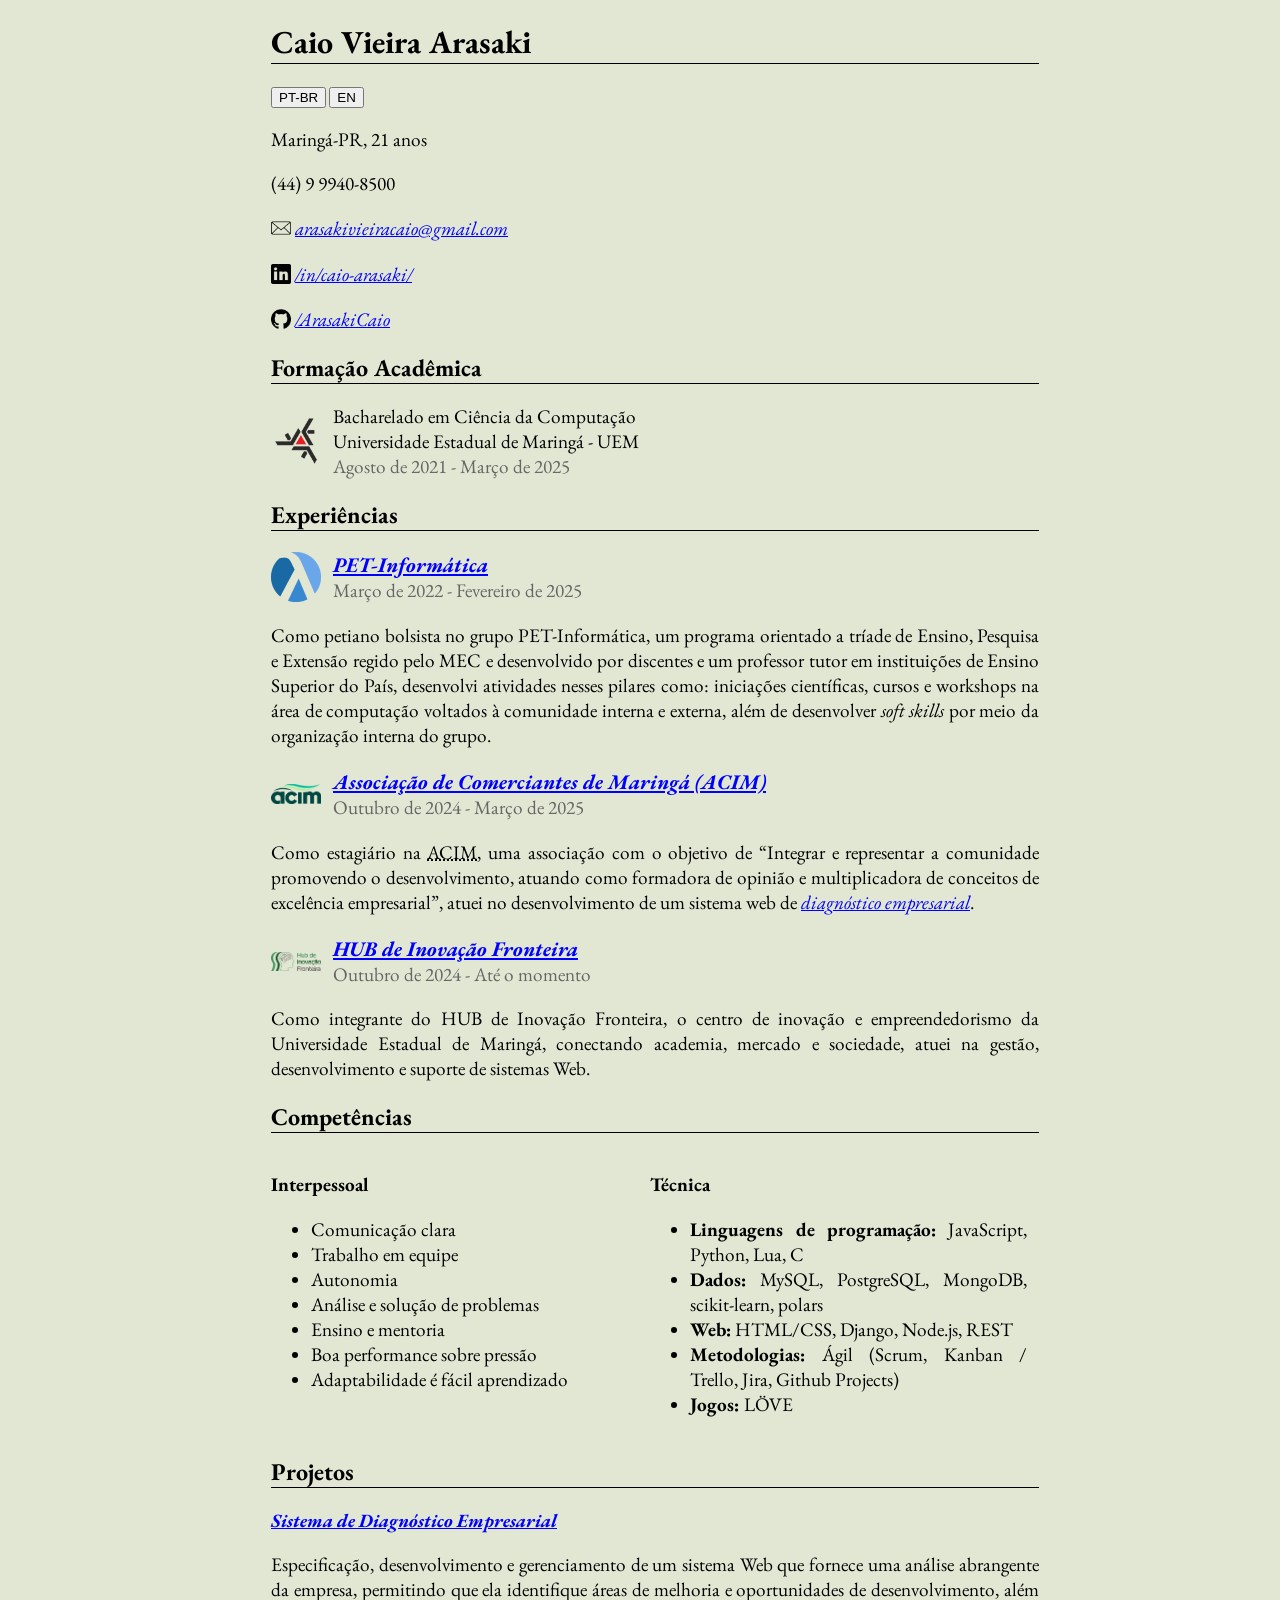
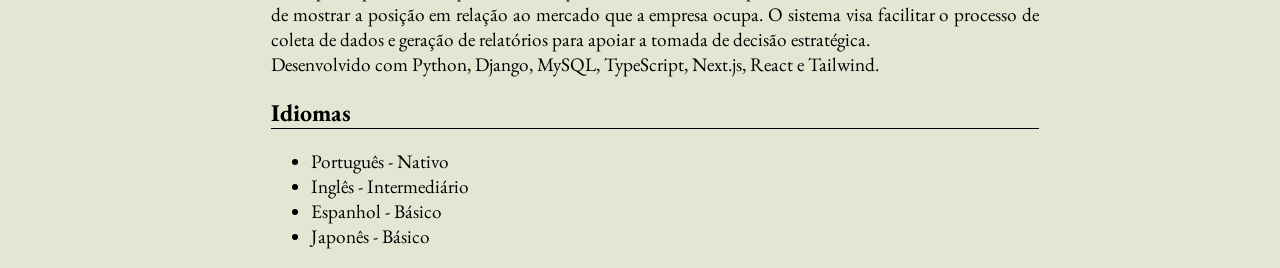
==== index.html @ 000df8c0 "Correção de texto" ====
<!doctype html>
<html>
  <head>
    <meta charset="utf-8" />
    <meta name="viewport" content="width=device-width" />
    <meta name="author" content="Caio Arasaki"/>
    <meta 
    name="description" 
    content="Caio Arasaki's resume using Html, Css, and JavaScript"/>

    <title>Curriculum (PT-BR)</title>

    <link rel="icon" href="images/curriculum-icon.png" type="image/png">
    <link rel="stylesheet" href="style.css"/>
    <link href='https://fonts.googleapis.com/css?family=EB Garamond' rel='stylesheet'>
  </head>
  <body>

    <h1>Caio Vieira Arasaki</h1>

    <div class="lang-switch">
      <button id="button-ptbr" data-file="index.html" aria-pressed="true">PT-BR</button>
      <button id="button-en" data-file="index_en.html" aria-pressed="false">EN</button>
    </div>

    <main id="main-content">

      <section class="informacoes-basicas">
        <p>Maringá-PR, 21 anos</p>
        <p>(44) 9 9940-8500</p>
        <p>
          <img src="images/email-icon.png" alt="ícone do email" class="icon">
          <a href="mailto:arasakivieiracaio@gmail.com" title="email">arasakivieiracaio@gmail.com</a></p>
        <p>
          <img src="images/linkedin-icon.png" alt="ícone do linkedin" class="icon">
          <a href="https://www.linkedin.com/in/caio-arasaki" title="linkedin">/in/caio-arasaki/</a>
        </p>
        <p>
          <img src="images/github-icon.png" alt="ícone do github" class="icon">
          <a href="https://github.com/ArasakiCaio" title="github">/ArasakiCaio</a>
        </p>
      </section>

      <section class="formacao">
        <h2>Formação Acadêmica</h2>

        <div class="formacao-item">
          <img src="images/uem-icon.png" alt="UEM icon" class="formacao-icon">
          <p>
            Bacharelado em Ciência da Computação<br>
            Universidade Estadual de Maringá - UEM<br>
          </p>
          <p>Agosto de 2021 - Março de 2025</p>
        </div>
      </section>

      <section class="experiencia">
        <h2>Experiências</h2>

        <div class="experiencia-item">
          <img src="images/pet-icon.png" alt="ícone do PET-Informática" class="exp-icon">
          <h3 id="PET">
            <a
              href="https://www.petinfouem.com.br/"
              title="PET-Informática"
              target="_blank">
              PET-Informática
            </a>
          </h3>
          <p>Março de 2022 - Fevereiro de 2025</p>
        </div>

        <p>
          Como petiano bolsista no grupo PET-Informática, um programa orientado a tríade de Ensino, Pesquisa e Extensão regido pelo MEC e 
          desenvolvido por discentes e um professor tutor em instituições de Ensino Superior do País, desenvolvi atividades nesses 
          pilares como: iniciações científicas, cursos e workshops na área de computação voltados à comunidade interna e externa, além de desenvolver 
          <em>soft skills</em> por meio da organização interna do grupo.
        </p>

        <div class="experiencia-item">
          <img src="images/acim-icon.png" alt="ícone da ACIM" class="exp-icon">
          <h3 id="ACIM">
            <a 
              href="https://www.acim.com.br/"
              title="Associação de Comerciantes de Maringá"
              target="_blank">
              Associação de Comerciantes de Maringá (ACIM)
            </a>
          </h3>
          <p>Outubro de 2024 - Março de 2025</p>
        </div>

        <p>
          Como estagiário na <abbr title="Associação de Comerciantes de Maringá">ACIM</abbr>, uma associação com o objetivo de 
          “Integrar e representar a comunidade promovendo o desenvolvimento, atuando como formadora de opinião e multiplicadora 
          de conceitos de excelência empresarial”, atuei no desenvolvimento de um sistema web de 
          <a href="#diagnosticoEmpresarial">diagnóstico empresarial</a>.
        </p>

        <div class="experiencia-item">
          <img src="images/hub-icon.png" alt="ícone do HUB" class="exp-icon">
          <h3 id="HUB">
            <a 
              href="https://hubfronteira.tec.br/"
              title="HUB de Inovação Fronteira"
              target="_blank">
              HUB de Inovação Fronteira
            </a>
          </h3>
          <p>Outubro de 2024 - Até o momento</p>
        </div>

        <p>
          Como integrante do HUB de Inovação Fronteira, o centro de inovação e empreendedorismo da Universidade Estadual de Maringá, 
          conectando academia, mercado e sociedade, atuei na gestão, desenvolvimento e suporte de sistemas Web.
        </p>  
      </section>

      <section class="competencias">
        <h2>Competências</h2>

        <div class="conteudo-left">
          <p><strong>Interpessoal</strong></p>
          <ul>
            <li>Comunicação clara</li>
            <li>Trabalho em equipe</li>
            <li>Autonomia</li>
            <li>Análise e solução de problemas</li>
            <li>Ensino e mentoria</li>
            <li>Boa performance sobre pressão</li>
            <li>Adaptabilidade é fácil aprendizado</li>
          </ul>
        </div>

        <div class="conteudo-right">
          <p><strong>Técnica</strong></p>
          <ul>
            <li><strong>Linguagens de programação:</strong> JavaScript, Python, Lua, C</li>
            <li><strong>Dados:</strong> MySQL, PostgreSQL, MongoDB, scikit-learn, polars</li>
            <li><strong>Web:</strong> HTML/CSS, Django, Node.js, REST</li>
            <li><strong>Metodologias: </strong>Ágil (Scrum, Kanban / Trello, Jira, Github Projects)</li>
            <li><strong>Jogos: </strong>LÖVE</li>
          </ul>
        </div>
      </section>

      <section class="projetos">
        <h2>Projetos</h2>

        <h3 id="diagnosticoEmpresarial">
          <a  
            href="https://github.com/ArasakiCaio/DiagnosticoEmpresarial" 
            title="Sistema de Diagnóstico Empresarial"
            target="_blank">
            Sistema de Diagnóstico Empresarial
          </a>
        </h3>
        <p>
            Especificação, desenvolvimento e gerenciamento de um sistema Web que fornece uma análise abrangente da empresa, 
            permitindo que ela identifique áreas de melhoria e oportunidades de desenvolvimento, além de mostrar a posição 
            em relação ao mercado que a empresa ocupa. O sistema visa facilitar o processo de coleta de dados e geração 
            de relatórios para apoiar a tomada de decisão estratégica. 
            <br>
            Desenvolvido com Python, Django, MySQL, TypeScript, Next.js, React e Tailwind.
        </p>
      </section>

      <section class="idiomas">
        <h2>Idiomas</h2>

        <ul>
            <li>Português - Nativo</li>
            <li>Inglês - Intermediário</li>
            <li>Espanhol - Básico</li>
            <li>Japonês - Básico</li>
        </ul>
      </section>

    </main>

    <script src="script.js"></script>

  </body>
</html>
---- style.css ----
body {
    font-family: "EB Garamond";
    background-color: #e2e7d3;
    padding-left: 30px;
    margin: 0 auto;
    width: 60%;
}

a {
    font-style: italic;
    color: blue;
}

p {
    text-align: justify;
    font-size: 1.2rem;
}

ul {
    font-size: 1.2rem;
    text-align: justify;
}

h1 {
    border-bottom: 1px solid black;
}

h2 {
    border-bottom: 1px solid black;
}

.icon {
    width: 20px;
    height: 20px;
    display: inline-block;
    position: relative;
    top: 3px;
}

.formacao-item {
    position: relative;
    padding-left: 62px;
    min-height: 44px;;
}

.formacao-item .formacao-icon {
    position: absolute;
    left: 0;
    top: 50%;
    transform: translateY(-50%);
    width: 50px;
    height: 50px;
    object-fit: contain;
    pointer-events: none;
}

.experiencia-item {
    position: relative;
    padding-left: 62px;
    min-height: 44px;
}

.experiencia-item .exp-icon {
    position: absolute;
    left: 0;
    top: 50%;
    transform: translateY(-50%);
    width: 50px;
    height: 50px;
    object-fit: contain;
    pointer-events: none;
}

.formacao-item p {
    margin-bottom: 0;
}

.formacao-item p + p {
    margin-top: 0;
    color: #666666;
}

.experiencia h3 {
    font-size: 1.3rem;
    margin-bottom: 0;
}

.experiencia h3 + p {
    margin-top: 0;
    color: #666666;
}

.conteudo-left, .conteudo-right {
    display: inline-block;
    width: 49%;
    margin: 0 auto;
    vertical-align: top;
}

@media (max-width: 600px) {
    body {
        width: 90%;
        /* padding-left: 10px; */
    }
}
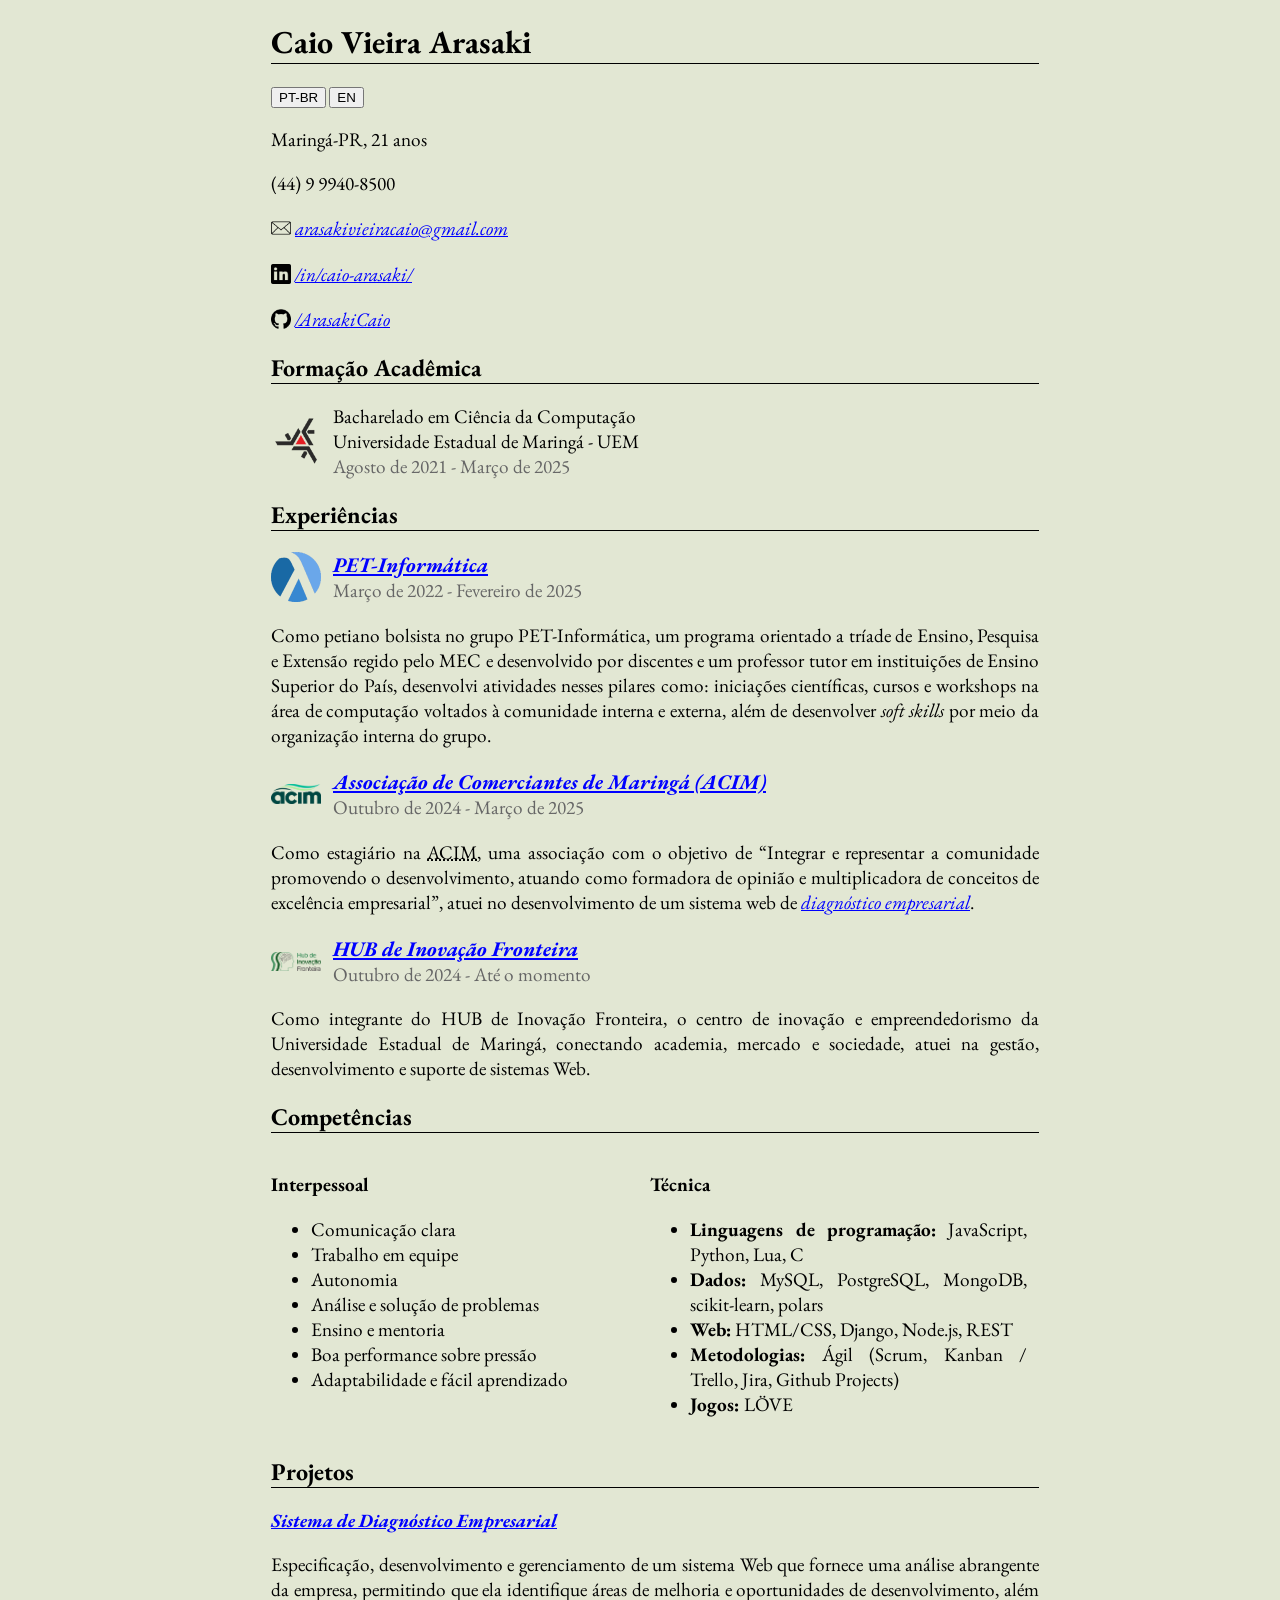
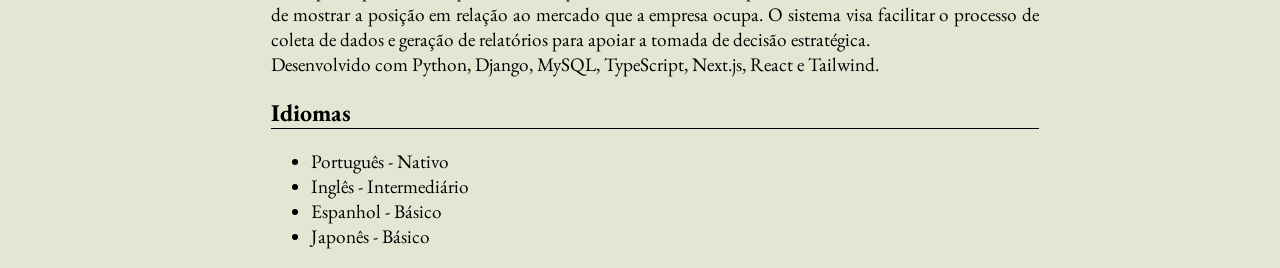
==== commit bd4dc22c: "Correção de texto" ====
--- a/index.html
+++ b/index.html
@@ -128,7 +128,7 @@
             <li>Análise e solução de problemas</li>
             <li>Ensino e mentoria</li>
             <li>Boa performance sobre pressão</li>
-            <li>Adaptabilidade é fácil aprendizado</li>
+            <li>Adaptabilidade e fácil aprendizado</li>
           </ul>
         </div>
 
--- a/style.css
+++ b/style.css
@@ -100,6 +100,6 @@
 @media (max-width: 600px) {
     body {
         width: 90%;
-        /* padding-left: 10px; */
+        padding: 0 5px;
     }
 }
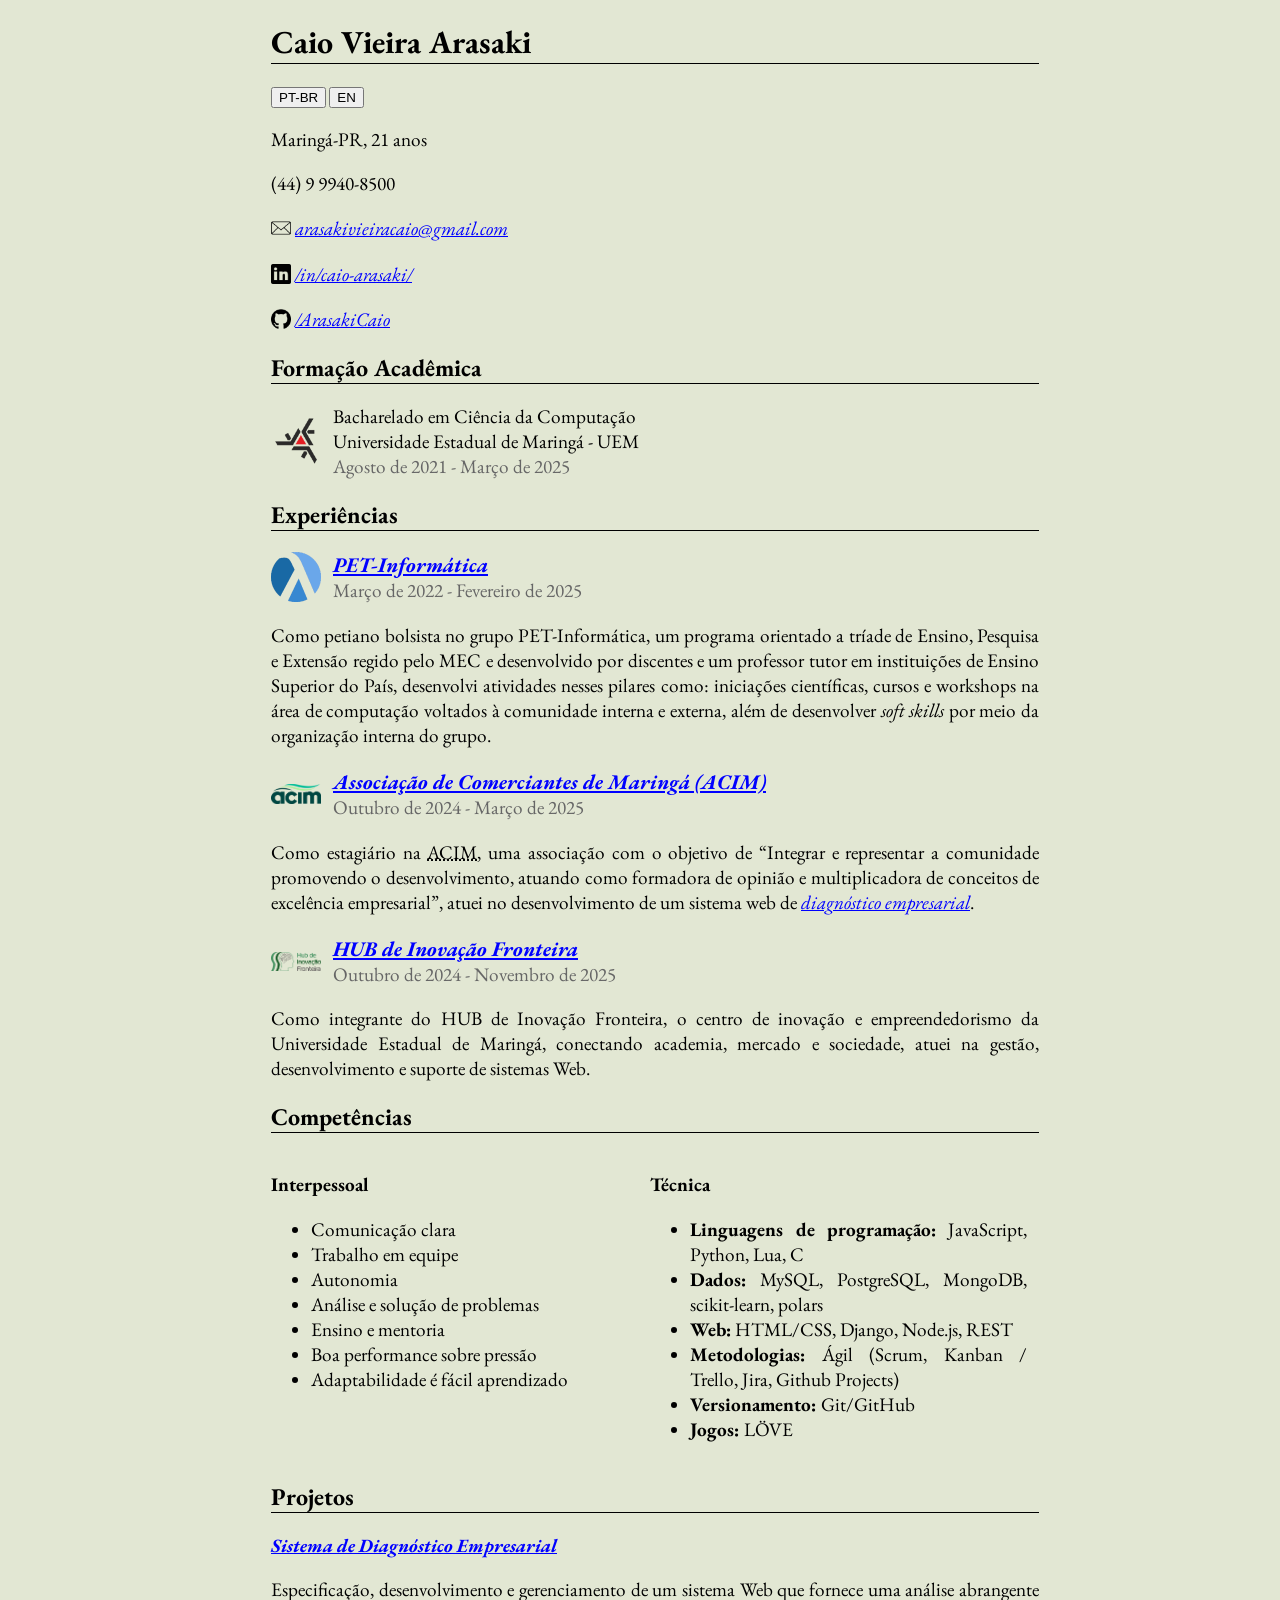
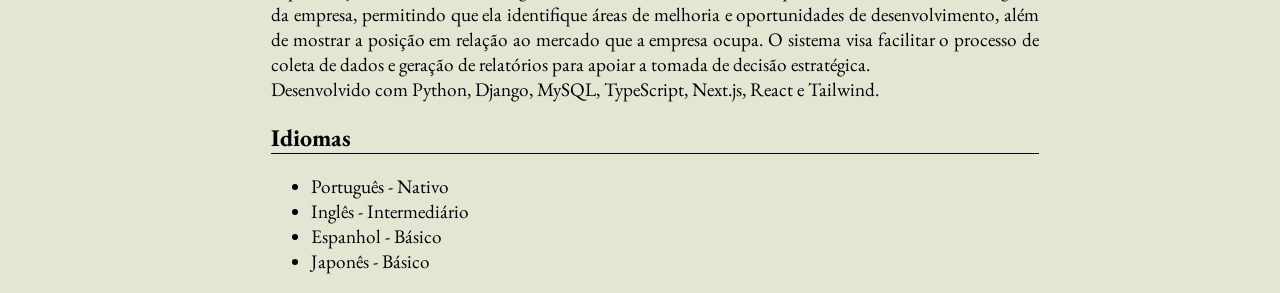
==== commit 59c4ac87: "Atualização de conteudo e correções na versão em ingles" ====
--- a/index.html
+++ b/index.html
@@ -107,7 +107,7 @@
               HUB de Inovação Fronteira
             </a>
           </h3>
-          <p>Outubro de 2024 - Até o momento</p>
+          <p>Outubro de 2024 - Novembro de 2025</p>
         </div>
 
         <p>
@@ -128,7 +128,7 @@
             <li>Análise e solução de problemas</li>
             <li>Ensino e mentoria</li>
             <li>Boa performance sobre pressão</li>
-            <li>Adaptabilidade e fácil aprendizado</li>
+            <li>Adaptabilidade é fácil aprendizado</li>
           </ul>
         </div>
 
@@ -139,6 +139,7 @@
             <li><strong>Dados:</strong> MySQL, PostgreSQL, MongoDB, scikit-learn, polars</li>
             <li><strong>Web:</strong> HTML/CSS, Django, Node.js, REST</li>
             <li><strong>Metodologias: </strong>Ágil (Scrum, Kanban / Trello, Jira, Github Projects)</li>
+            <li><strong>Versionamento: </strong>Git/GitHub</li>
             <li><strong>Jogos: </strong>LÖVE</li>
           </ul>
         </div>
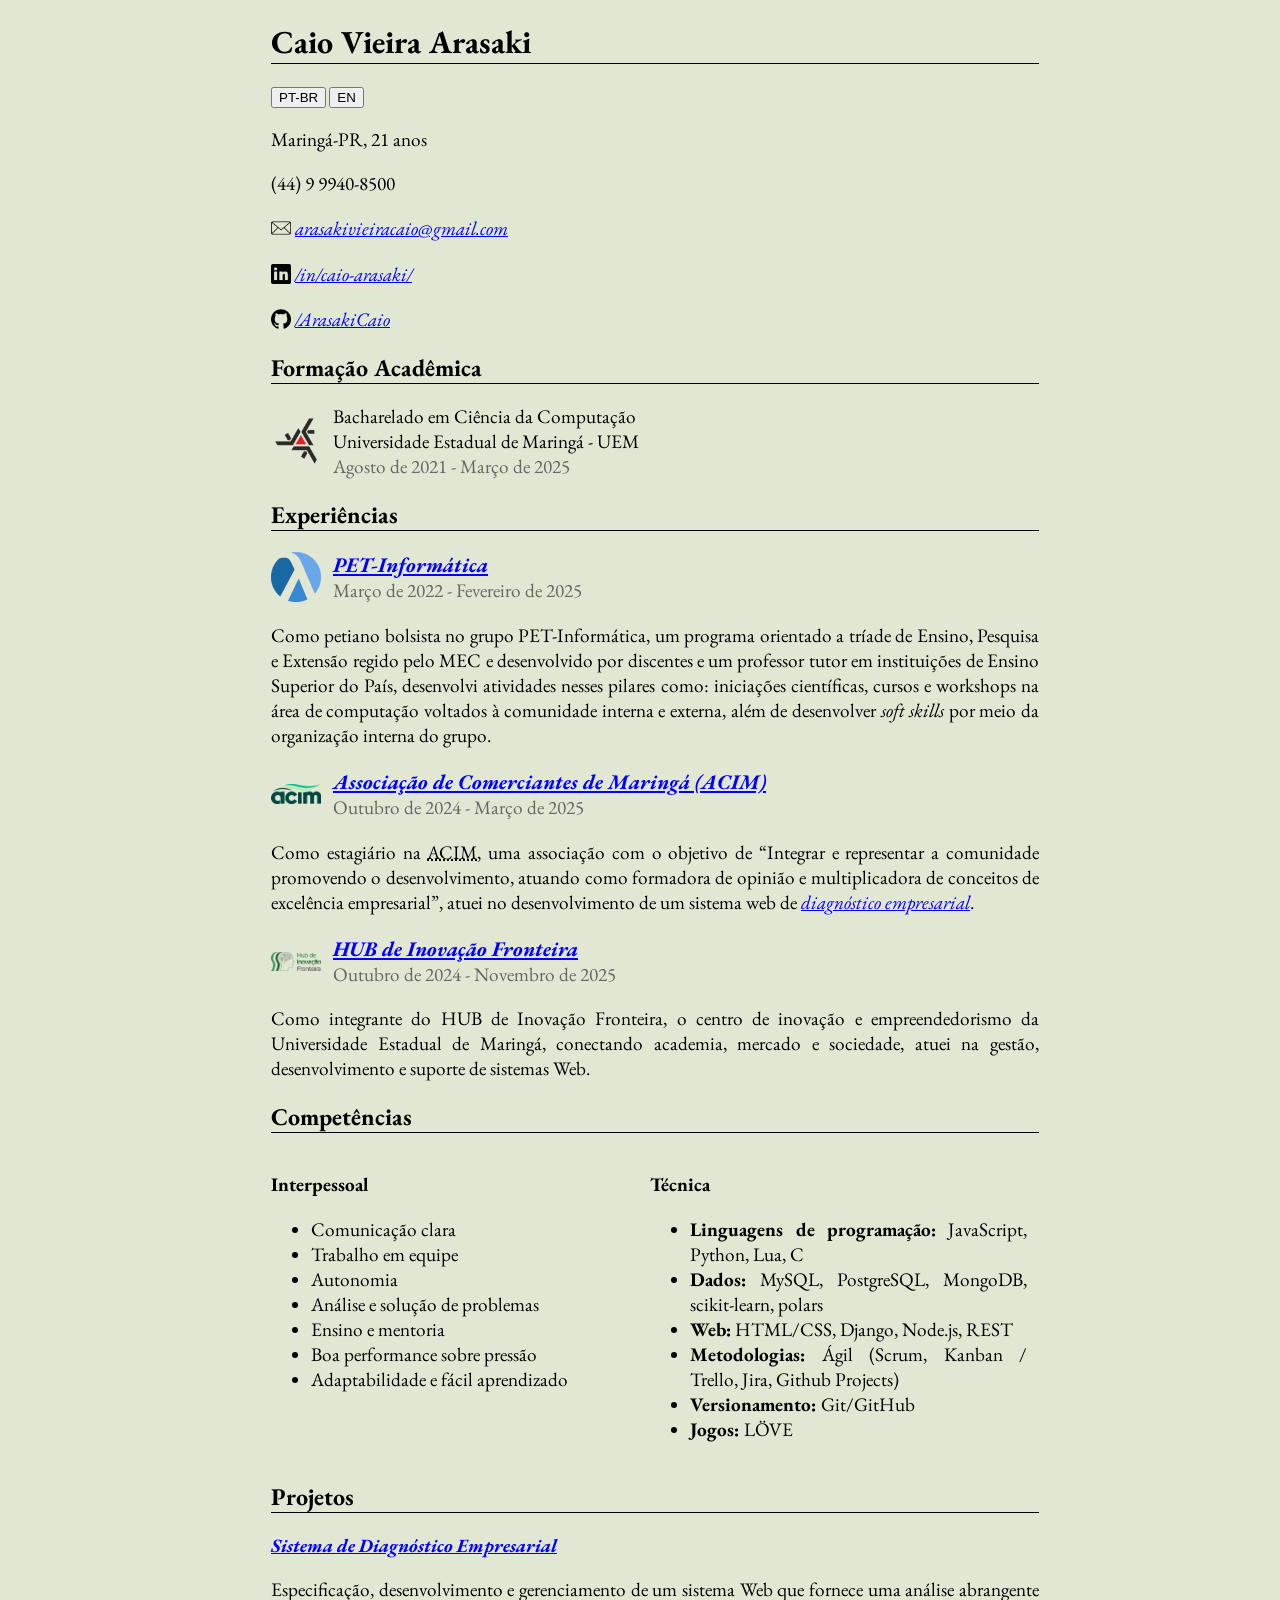
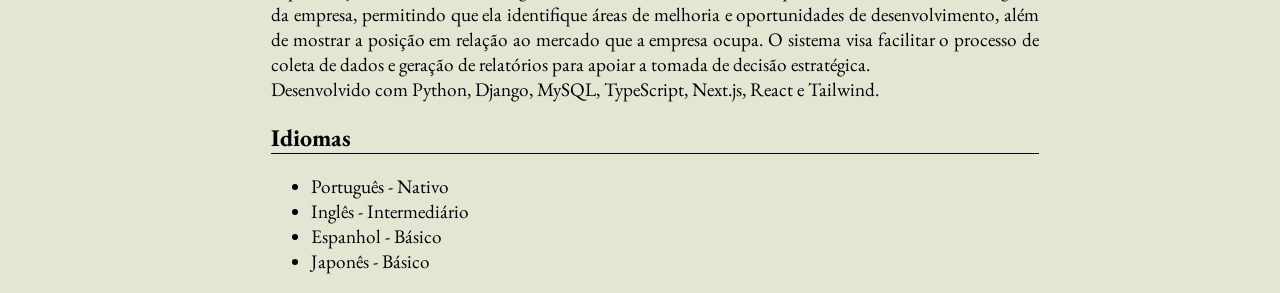
==== commit 850e12a7: "Merge pull request #12 from ArasakiCaio/AttConteudo Atualização de conteudo e correções na versão em" ====
--- a/index.html
+++ b/index.html
@@ -128,7 +128,7 @@
             <li>Análise e solução de problemas</li>
             <li>Ensino e mentoria</li>
             <li>Boa performance sobre pressão</li>
-            <li>Adaptabilidade é fácil aprendizado</li>
+            <li>Adaptabilidade e fácil aprendizado</li>
           </ul>
         </div>
 
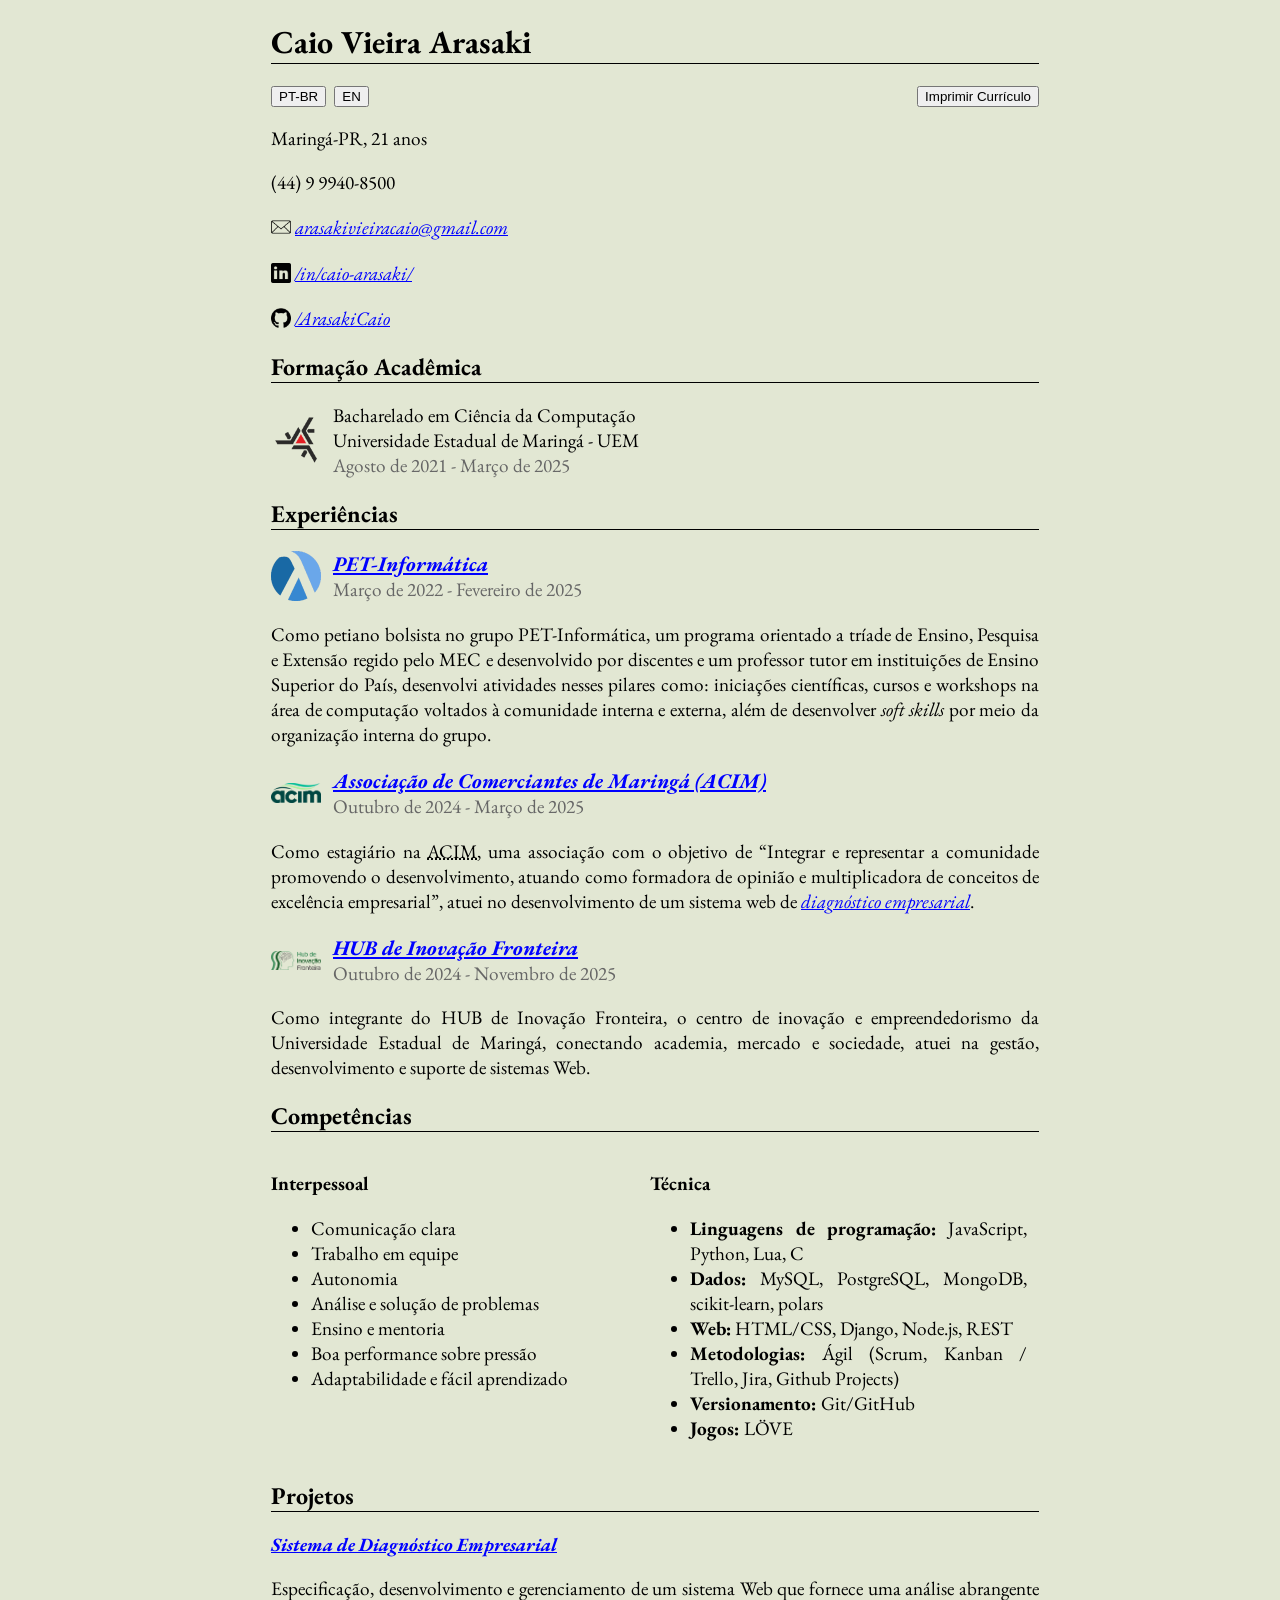
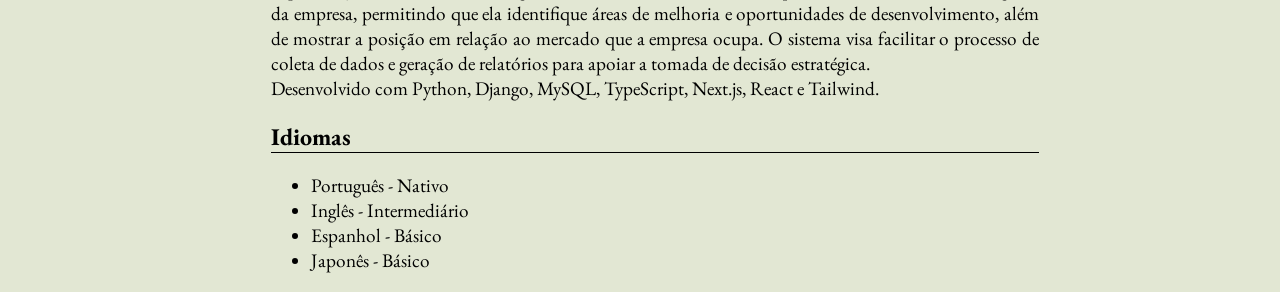
==== commit aa366188: "⭐ feat - Adição de um botão para imprimir o currículo" ====
--- a/index.html
+++ b/index.html
@@ -21,6 +21,7 @@
     <div class="lang-switch">
       <button id="button-ptbr" data-file="index.html" aria-pressed="true">PT-BR</button>
       <button id="button-en" data-file="index_en.html" aria-pressed="false">EN</button>
+      <button id="button-print">Imprimir Currículo</button>
     </div>
 
     <main id="main-content">
@@ -58,62 +59,68 @@
         <h2>Experiências</h2>
 
         <div class="experiencia-item">
-          <img src="images/pet-icon.png" alt="ícone do PET-Informática" class="exp-icon">
-          <h3 id="PET">
-            <a
-              href="https://www.petinfouem.com.br/"
-              title="PET-Informática"
-              target="_blank">
-              PET-Informática
-            </a>
-          </h3>
-          <p>Março de 2022 - Fevereiro de 2025</p>
+          <div class="experiencia-cabecalho">
+            <img src="images/pet-icon.png" alt="ícone do PET-Informática" class="exp-icon">
+            <h3 id="PET">
+              <a
+                href="https://www.petinfouem.com.br/"
+                title="PET-Informática"
+                target="_blank">
+                PET-Informática
+              </a>
+            </h3>
+            <p>Março de 2022 - Fevereiro de 2025</p>
+          </div>
+
+          <p>
+            Como petiano bolsista no grupo PET-Informática, um programa orientado a tríade de Ensino, Pesquisa e Extensão regido pelo MEC e 
+            desenvolvido por discentes e um professor tutor em instituições de Ensino Superior do País, desenvolvi atividades nesses 
+            pilares como: iniciações científicas, cursos e workshops na área de computação voltados à comunidade interna e externa, além de desenvolver 
+            <em>soft skills</em> por meio da organização interna do grupo.
+          </p>
         </div>
 
-        <p>
-          Como petiano bolsista no grupo PET-Informática, um programa orientado a tríade de Ensino, Pesquisa e Extensão regido pelo MEC e 
-          desenvolvido por discentes e um professor tutor em instituições de Ensino Superior do País, desenvolvi atividades nesses 
-          pilares como: iniciações científicas, cursos e workshops na área de computação voltados à comunidade interna e externa, além de desenvolver 
-          <em>soft skills</em> por meio da organização interna do grupo.
-        </p>
+        <div class="experiencia-item">
+          <div class="experiencia-cabecalho">
+            <img src="images/acim-icon.png" alt="ícone da ACIM" class="exp-icon">
+            <h3 id="ACIM">
+              <a 
+                href="https://www.acim.com.br/"
+                title="Associação de Comerciantes de Maringá"
+                target="_blank">
+                Associação de Comerciantes de Maringá (ACIM)
+              </a>
+            </h3>
+            <p>Outubro de 2024 - Março de 2025</p>
+          </div>
+
+          <p>
+            Como estagiário na <abbr title="Associação de Comerciantes de Maringá">ACIM</abbr>, uma associação com o objetivo de 
+            “Integrar e representar a comunidade promovendo o desenvolvimento, atuando como formadora de opinião e multiplicadora 
+            de conceitos de excelência empresarial”, atuei no desenvolvimento de um sistema web de 
+            <a href="#diagnosticoEmpresarial">diagnóstico empresarial</a>.
+          </p>
+        </div>
 
         <div class="experiencia-item">
-          <img src="images/acim-icon.png" alt="ícone da ACIM" class="exp-icon">
-          <h3 id="ACIM">
-            <a 
-              href="https://www.acim.com.br/"
-              title="Associação de Comerciantes de Maringá"
-              target="_blank">
-              Associação de Comerciantes de Maringá (ACIM)
-            </a>
-          </h3>
-          <p>Outubro de 2024 - Março de 2025</p>
-        </div>
+          <div class="experiencia-cabecalho">
+            <img src="images/hub-icon.png" alt="ícone do HUB" class="exp-icon">
+            <h3 id="HUB">
+              <a 
+                href="https://hubfronteira.tec.br/"
+                title="HUB de Inovação Fronteira"
+                target="_blank">
+                HUB de Inovação Fronteira
+              </a>
+            </h3>
+            <p>Outubro de 2024 - Novembro de 2025</p>
+          </div>
 
-        <p>
-          Como estagiário na <abbr title="Associação de Comerciantes de Maringá">ACIM</abbr>, uma associação com o objetivo de 
-          “Integrar e representar a comunidade promovendo o desenvolvimento, atuando como formadora de opinião e multiplicadora 
-          de conceitos de excelência empresarial”, atuei no desenvolvimento de um sistema web de 
-          <a href="#diagnosticoEmpresarial">diagnóstico empresarial</a>.
-        </p>
-
-        <div class="experiencia-item">
-          <img src="images/hub-icon.png" alt="ícone do HUB" class="exp-icon">
-          <h3 id="HUB">
-            <a 
-              href="https://hubfronteira.tec.br/"
-              title="HUB de Inovação Fronteira"
-              target="_blank">
-              HUB de Inovação Fronteira
-            </a>
-          </h3>
-          <p>Outubro de 2024 - Novembro de 2025</p>
-        </div>
-
-        <p>
-          Como integrante do HUB de Inovação Fronteira, o centro de inovação e empreendedorismo da Universidade Estadual de Maringá, 
-          conectando academia, mercado e sociedade, atuei na gestão, desenvolvimento e suporte de sistemas Web.
-        </p>  
+          <p>
+            Como integrante do HUB de Inovação Fronteira, o centro de inovação e empreendedorismo da Universidade Estadual de Maringá, 
+            conectando academia, mercado e sociedade, atuei na gestão, desenvolvimento e suporte de sistemas Web.
+          </p>
+        </div>  
       </section>
 
       <section class="competencias">
@@ -148,22 +155,24 @@
       <section class="projetos">
         <h2>Projetos</h2>
 
-        <h3 id="diagnosticoEmpresarial">
-          <a  
-            href="https://github.com/ArasakiCaio/DiagnosticoEmpresarial" 
-            title="Sistema de Diagnóstico Empresarial"
-            target="_blank">
-            Sistema de Diagnóstico Empresarial
-          </a>
-        </h3>
-        <p>
-            Especificação, desenvolvimento e gerenciamento de um sistema Web que fornece uma análise abrangente da empresa, 
-            permitindo que ela identifique áreas de melhoria e oportunidades de desenvolvimento, além de mostrar a posição 
-            em relação ao mercado que a empresa ocupa. O sistema visa facilitar o processo de coleta de dados e geração 
-            de relatórios para apoiar a tomada de decisão estratégica. 
-            <br>
-            Desenvolvido com Python, Django, MySQL, TypeScript, Next.js, React e Tailwind.
-        </p>
+        <div class="projetos-item">
+          <h3 id="diagnosticoEmpresarial">
+            <a  
+              href="https://github.com/ArasakiCaio/DiagnosticoEmpresarial" 
+              title="Sistema de Diagnóstico Empresarial"
+              target="_blank">
+              Sistema de Diagnóstico Empresarial
+            </a>
+          </h3>
+          <p>
+              Especificação, desenvolvimento e gerenciamento de um sistema Web que fornece uma análise abrangente da empresa, 
+              permitindo que ela identifique áreas de melhoria e oportunidades de desenvolvimento, além de mostrar a posição 
+              em relação ao mercado que a empresa ocupa. O sistema visa facilitar o processo de coleta de dados e geração 
+              de relatórios para apoiar a tomada de decisão estratégica. 
+              <br>
+              Desenvolvido com Python, Django, MySQL, TypeScript, Next.js, React e Tailwind.
+          </p>
+        </div>
       </section>
 
       <section class="idiomas">
--- a/style.css
+++ b/style.css
@@ -37,30 +37,23 @@
     top: 3px;
 }
 
-.formacao-item {
-    position: relative;
-    padding-left: 62px;
-    min-height: 44px;;
+.lang-switch {
+    display: flex;
+    align-items: left;
+    gap: 8px;
 }
 
-.formacao-item .formacao-icon {
-    position: absolute;
-    left: 0;
-    top: 50%;
-    transform: translateY(-50%);
-    width: 50px;
-    height: 50px;
-    object-fit: contain;
-    pointer-events: none;
+.lang-switch #button-print {
+    margin-left: auto;
 }
 
-.experiencia-item {
+.formacao-item {
     position: relative;
     padding-left: 62px;
     min-height: 44px;
 }
 
-.experiencia-item .exp-icon {
+.formacao-item .formacao-icon {
     position: absolute;
     left: 0;
     top: 50%;
@@ -78,6 +71,23 @@
 .formacao-item p + p {
     margin-top: 0;
     color: #666666;
+}
+
+.experiencia-cabecalho {
+    position: relative;
+    padding-left: 62px;
+    min-height: 44px;
+}
+
+.experiencia-cabecalho .exp-icon {
+    position: absolute;
+    left: 0;
+    top: 50%;
+    transform: translateY(-50%);
+    width: 50px;
+    height: 50px;
+    object-fit: contain;
+    pointer-events: none;
 }
 
 .experiencia h3 {
@@ -102,4 +112,18 @@
         width: 90%;
         padding: 0 5px;
     }
+}
+
+@media print {
+    body {
+        width: 90%;
+    }
+
+    .lang-switch {
+        display: none;
+    }
+
+    .informacoes-basicas, .experiencia-item, .competencias, .projetos-item, .idiomas {
+        break-inside: avoid;
+    }
 }
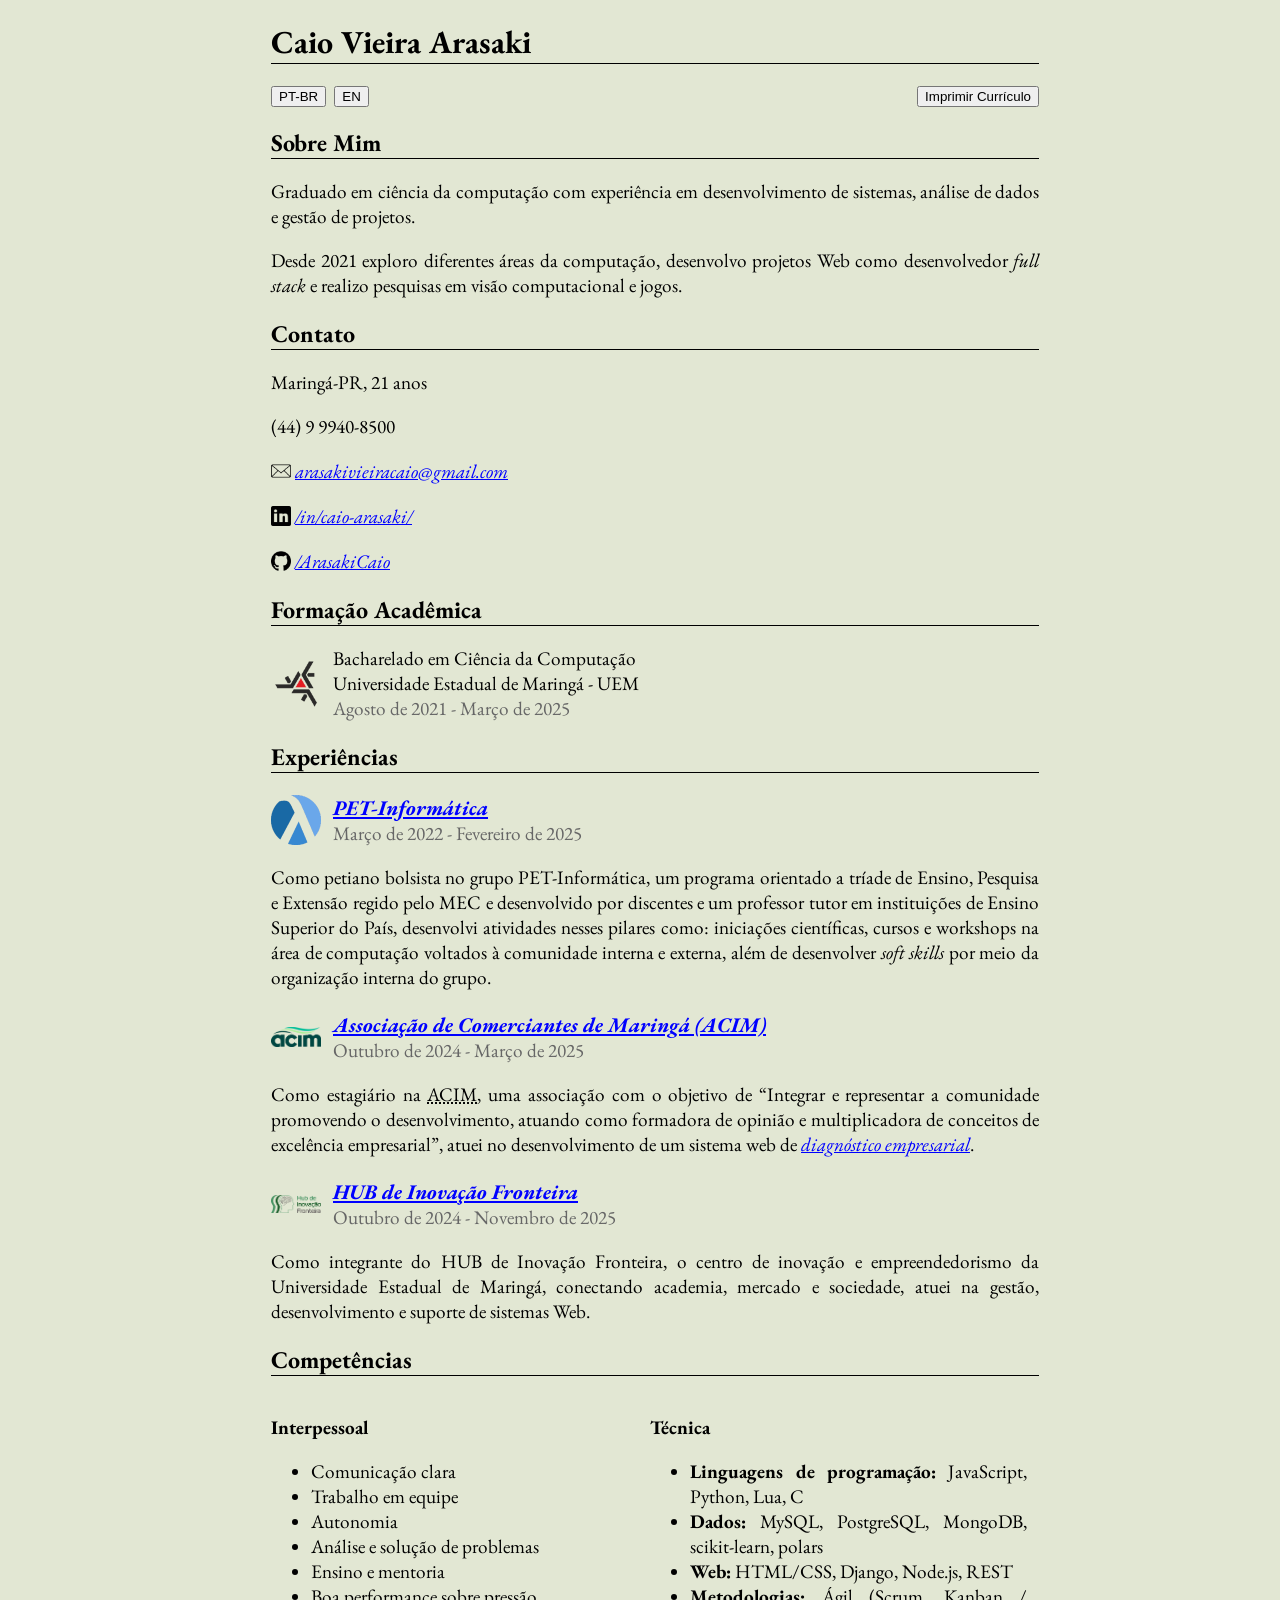
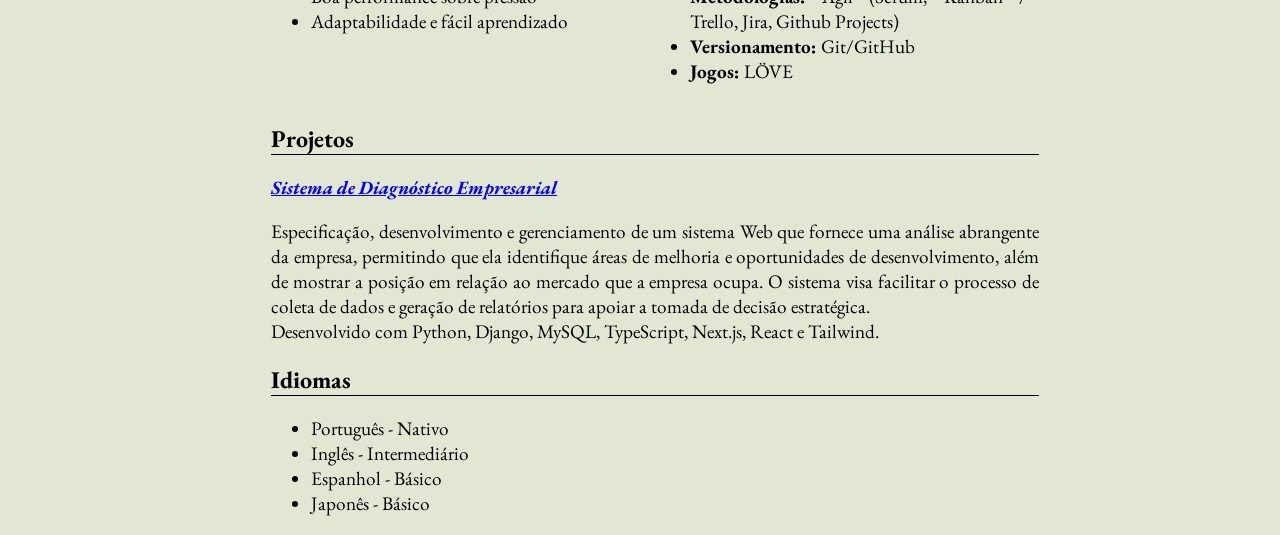
==== commit c31e8534: "⭐ feat - Adição da seção sobre mim e alterações na versão impressa" ====
--- a/index.html
+++ b/index.html
@@ -26,7 +26,20 @@
 
     <main id="main-content">
 
+      <section class="sobre-mim">
+        <h2>Sobre Mim</h2>
+        <p>
+          Graduado em ciência da computação com experiência em desenvolvimento de sistemas, análise de dados 
+          e gestão de projetos.
+        </p>
+        <p>  
+          Desde 2021 exploro diferentes áreas da computação, desenvolvo projetos Web como desenvolvedor <i>full stack</i> 
+          e realizo pesquisas em visão computacional e jogos. 
+        </p>
+      </section>
+
       <section class="informacoes-basicas">
+        <h2>Contato</h2>
         <p>Maringá-PR, 21 anos</p>
         <p>(44) 9 9940-8500</p>
         <p>
--- a/style.css
+++ b/style.css
@@ -117,13 +117,14 @@
 @media print {
     body {
         width: 90%;
+        padding-left: 0;
     }
 
-    .lang-switch {
+    .lang-switch, .sobre-mim, .informacoes-basicas h2 {
         display: none;
     }
 
-    .informacoes-basicas, .experiencia-item, .competencias, .projetos-item, .idiomas {
+    .sobre-mim, .informacoes-basicas, .experiencia-item, .competencias, .projetos-item, .idiomas {
         break-inside: avoid;
     }
 }
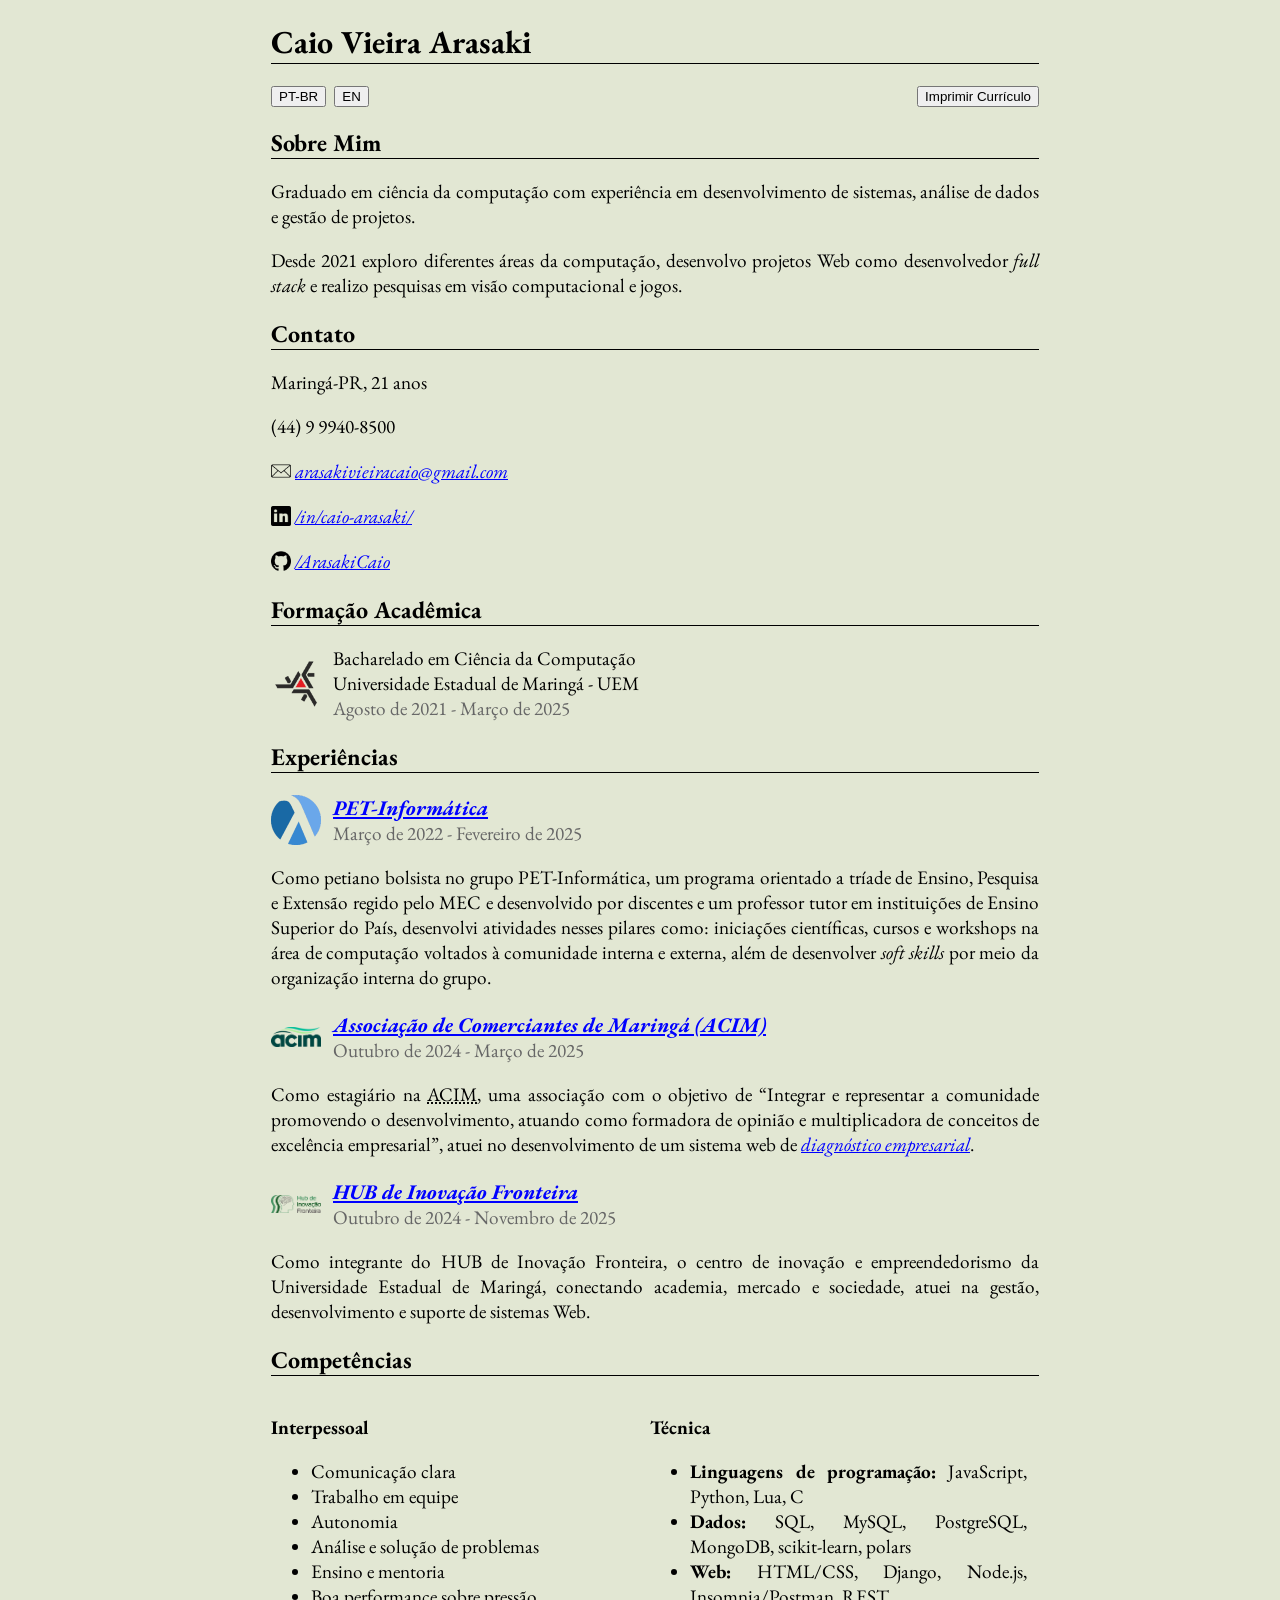
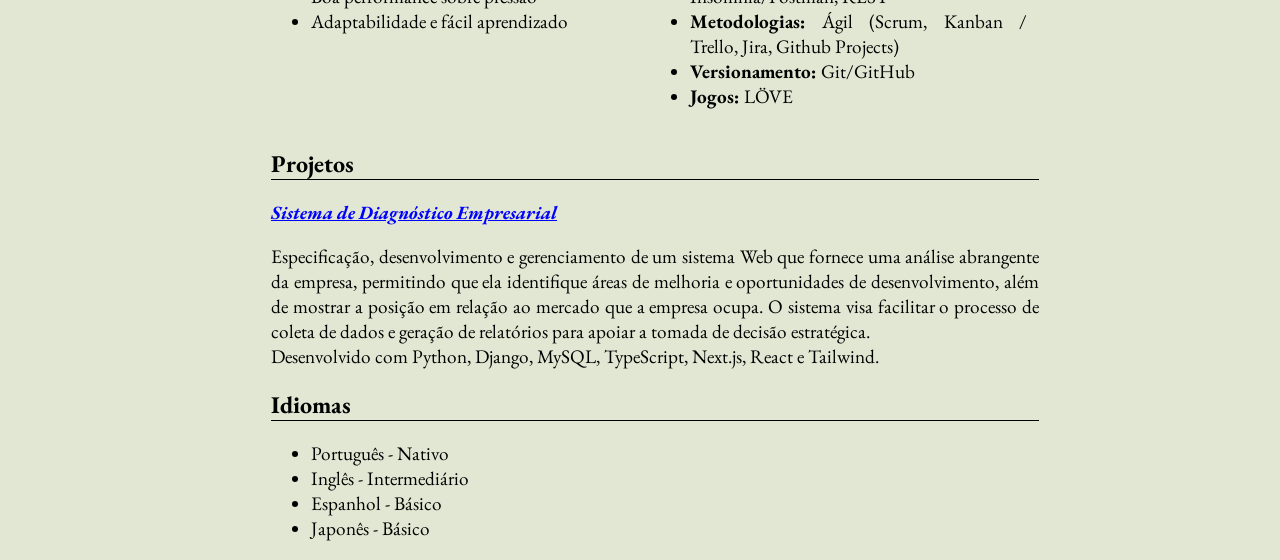
==== commit 2990b4bd: "📝 content: Adição de competências" ====
--- a/index.html
+++ b/index.html
@@ -156,8 +156,8 @@
           <p><strong>Técnica</strong></p>
           <ul>
             <li><strong>Linguagens de programação:</strong> JavaScript, Python, Lua, C</li>
-            <li><strong>Dados:</strong> MySQL, PostgreSQL, MongoDB, scikit-learn, polars</li>
-            <li><strong>Web:</strong> HTML/CSS, Django, Node.js, REST</li>
+            <li><strong>Dados:</strong> SQL, MySQL, PostgreSQL, MongoDB, scikit-learn, polars</li>
+            <li><strong>Web:</strong> HTML/CSS, Django, Node.js, Insomnia/Postman, REST</li>
             <li><strong>Metodologias: </strong>Ágil (Scrum, Kanban / Trello, Jira, Github Projects)</li>
             <li><strong>Versionamento: </strong>Git/GitHub</li>
             <li><strong>Jogos: </strong>LÖVE</li>
